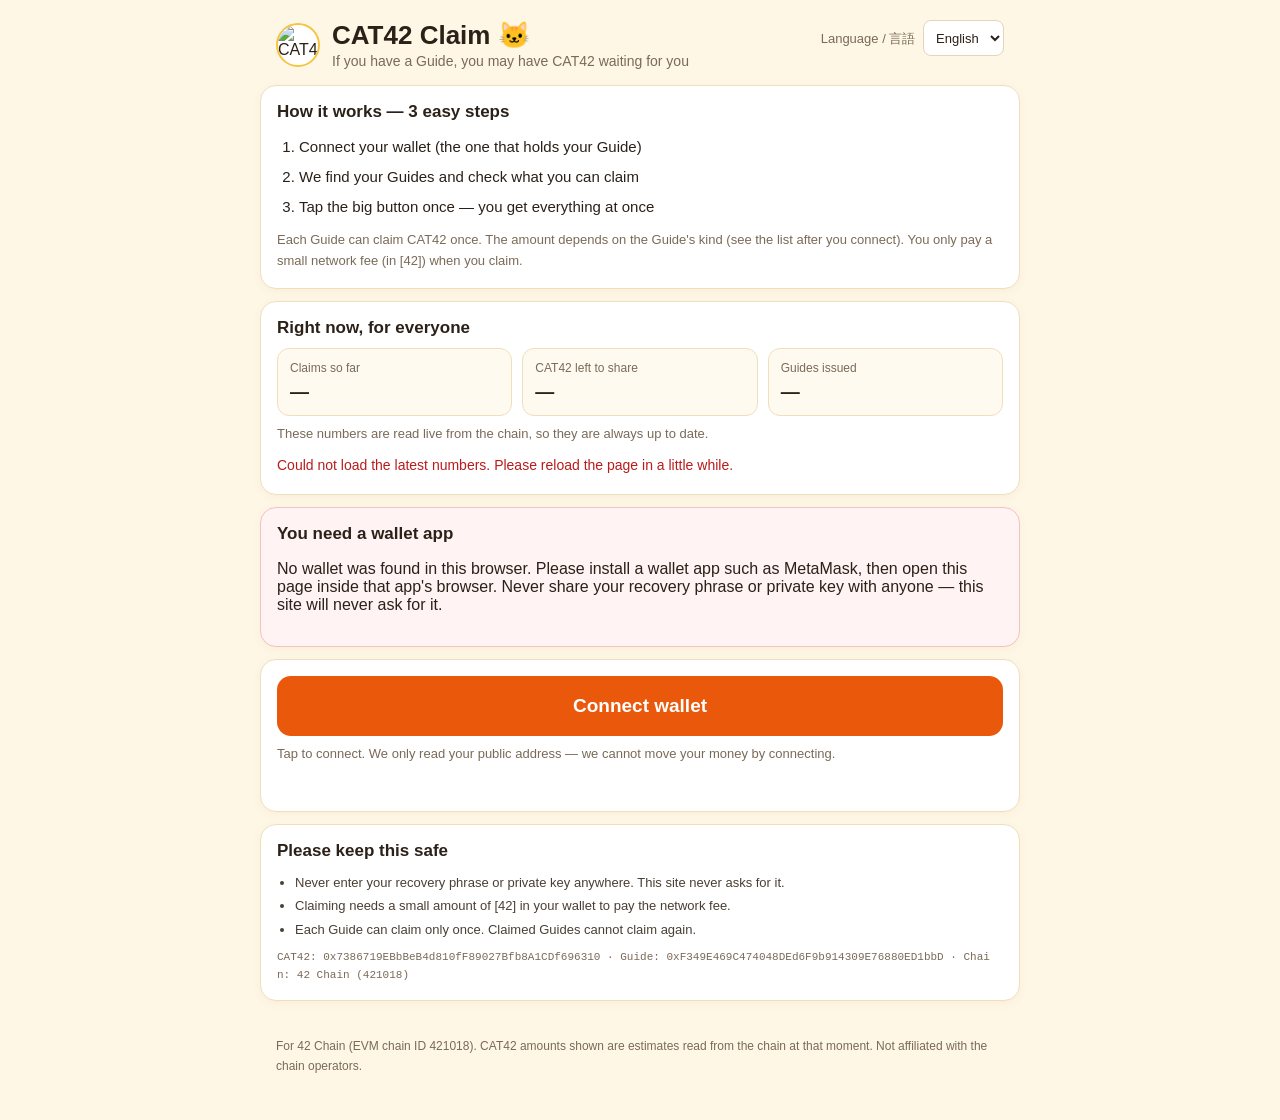
==== docs/index.html @ 7093d001 "CAT42 claim site: one-tap claimMany for Guide holders (EN/JA)" ====
<!DOCTYPE html>
<html lang="en">
<head>
<meta charset="utf-8">
<meta name="viewport" content="width=device-width, initial-scale=1">
<title>CAT42 Claim — for Guide holders</title>
<meta name="description" content="Claim CAT42 for your Guide NFTs on 42 Chain. One tap claims everything you have not claimed yet.">
<link rel="stylesheet" href="style.css">
<script>
(function () {
  var lang = null;
  try { lang = localStorage.getItem("cat42claim_lang"); } catch (e) {}
  location.replace((lang === "ja" ? "ja.html" : "en.html") + location.search + location.hash);
})();
</script>
</head>
<body>
<header>
  <h1>🐱 CAT42 Claim</h1>
  <p class="sub">Choose your language / 言語を選んでください</p>
  <p class="sub"><a href="en.html">English</a> ・ <a href="ja.html">日本語</a></p>
  <noscript><p class="sub">JavaScript is disabled — please use the links above. / JavaScript が無効です。上のリンクからお進みください。</p></noscript>
</header>
</body>
</html>
---- docs/style.css ----
* { box-sizing: border-box; }
body { margin: 0; font-family: -apple-system, "Hiragino Sans", "Noto Sans JP", sans-serif; background: #fff7e6; color: #2b2118; }
header { padding: 20px 16px 4px; max-width: 760px; margin: 0 auto; position: relative; }
.brand { display: flex; align-items: center; gap: 12px; }
.brand img { border-radius: 50%; background: #fff; border: 2px solid #f5c542; object-fit: cover; }
.brand-emoji { font-size: 36px; }
h1 { font-size: 26px; margin: 0; }
.sub { color: #7a6a58; margin: 2px 0 0; font-size: 14px; }
.lang-switch { position: absolute; top: 20px; right: 16px; font-size: 13px; color: #7a6a58; z-index: 2; }
.lang-switch select { margin-left: 4px; background: #fff; color: #2b2118; border: 1px solid #e5d5b8; border-radius: 8px; padding: 6px 8px; font-size: 13px; min-height: 36px; }
main { padding-bottom: 8px; }
.panel { background: #fff; border: 1px solid #f0dfbc; border-radius: 16px; padding: 16px; margin: 12px auto; max-width: 760px; width: calc(100% - 24px); box-shadow: 0 2px 10px rgba(120,80,0,.06); }
.panel.warn { background: #fff3f3; border-color: #f3c2c2; }
.panel h2 { font-size: 17px; margin: 0 0 10px; }
.panel h3 { font-size: 15px; margin: 18px 0 8px; }
.steps { margin: 0; padding-left: 22px; line-height: 2; font-size: 15px; }
.note { color: #7a6a58; font-size: 13px; line-height: 1.6; margin: 8px 0 0; }
.warn-note { color: #9a3412; background: #fff7ed; border: 1px solid #fed7aa; border-radius: 10px; padding: 10px 12px; }
.info-grid { display: grid; grid-template-columns: repeat(auto-fit, minmax(150px, 1fr)); gap: 10px; }
.info-card { background: #fffaf0; border: 1px solid #f0dfbc; border-radius: 12px; padding: 12px; }
.i-label { font-size: 12px; color: #7a6a58; margin-bottom: 6px; }
.i-value { font-size: 19px; font-weight: 800; word-break: break-word; }
.big-btn { display: block; width: 100%; background: #ea580c; color: #fff; border: 0; border-radius: 14px; padding: 18px 16px; font-size: 19px; font-weight: 800; cursor: pointer; min-height: 60px; }
.big-btn:active { transform: scale(.99); }
.big-btn:disabled { opacity: .45; cursor: default; }
.big-btn.claim { background: #16a34a; font-size: 21px; padding: 20px 16px; }
.small-btn { background: #fff; color: #2b2118; border: 1px solid #e5d5b8; border-radius: 10px; padding: 10px 14px; font-size: 14px; cursor: pointer; min-height: 44px; }
.row { display: flex; gap: 8px; flex-wrap: wrap; align-items: center; margin-top: 10px; }
.mono { font-family: ui-monospace, monospace; font-size: 13px; word-break: break-all; }
.mono-small { font-family: ui-monospace, monospace; font-size: 11px; word-break: break-all; }
.total-box { text-align: center; padding: 8px 0 4px; }
.total-value { font-size: 36px; font-weight: 900; line-height: 1.15; word-break: break-word; }
.total-value .unit { font-size: 18px; font-weight: 700; color: #7a6a58; }
.counts { display: grid; grid-template-columns: repeat(3, 1fr); gap: 8px; margin: 14px 0 6px; }
.count { background: #fffaf0; border: 1px solid #f0dfbc; border-radius: 12px; padding: 10px 6px; text-align: center; }
.count-num { display: block; font-size: 22px; font-weight: 800; }
.count-label { display: block; font-size: 11px; color: #7a6a58; margin-top: 2px; line-height: 1.4; }
.progress { min-height: 20px; font-size: 14px; line-height: 1.6; color: #92600a; margin: 10px 0 0; }
.result { min-height: 20px; font-size: 14px; line-height: 1.7; margin: 10px 0 0; word-break: break-word; }
.result.ok { color: #15803d; }
.result.error { color: #b91c1c; }
.result a { color: #2563eb; }
.guide-item { display: flex; justify-content: space-between; gap: 10px; align-items: center; padding: 12px 0; border-top: 1px solid #f0dfbc; }
.guide-item:first-child { border-top: 0; }
.guide-main { font-weight: 700; font-size: 15px; }
.guide-sub { font-size: 12px; color: #7a6a58; margin-top: 2px; }
.guide-amt { font-weight: 800; text-align: right; white-space: nowrap; }
.tier-badge { display: inline-block; font-size: 11px; font-weight: 700; border-radius: 999px; padding: 2px 8px; background: #fef3c7; color: #92400e; margin-left: 6px; }
.tier-1 { background: #dbeafe; color: #1e40af; }
.tier-2 { background: #ede9fe; color: #5b21b6; }
.tier-3 { background: #fef3c7; color: #92400e; border: 1px solid #f59e0b; }
details { margin-top: 14px; }
summary { cursor: pointer; font-size: 14px; color: #7a6a58; padding: 8px 0; }
.notes { color: #4a3f33; line-height: 1.8; font-size: 13px; padding-left: 18px; margin: 0; }
a { color: #2563eb; }
footer { max-width: 760px; margin: 0 auto; padding: 4px 16px 32px; color: #7a6a58; font-size: 12px; line-height: 1.6; }
@media (max-width: 560px) {
  h1 { font-size: 23px; padding-right: 8px; }
  .lang-switch { position: static; display: block; text-align: right; margin-bottom: 8px; }
  header { padding-top: 12px; }
  .total-value { font-size: 30px; }
}
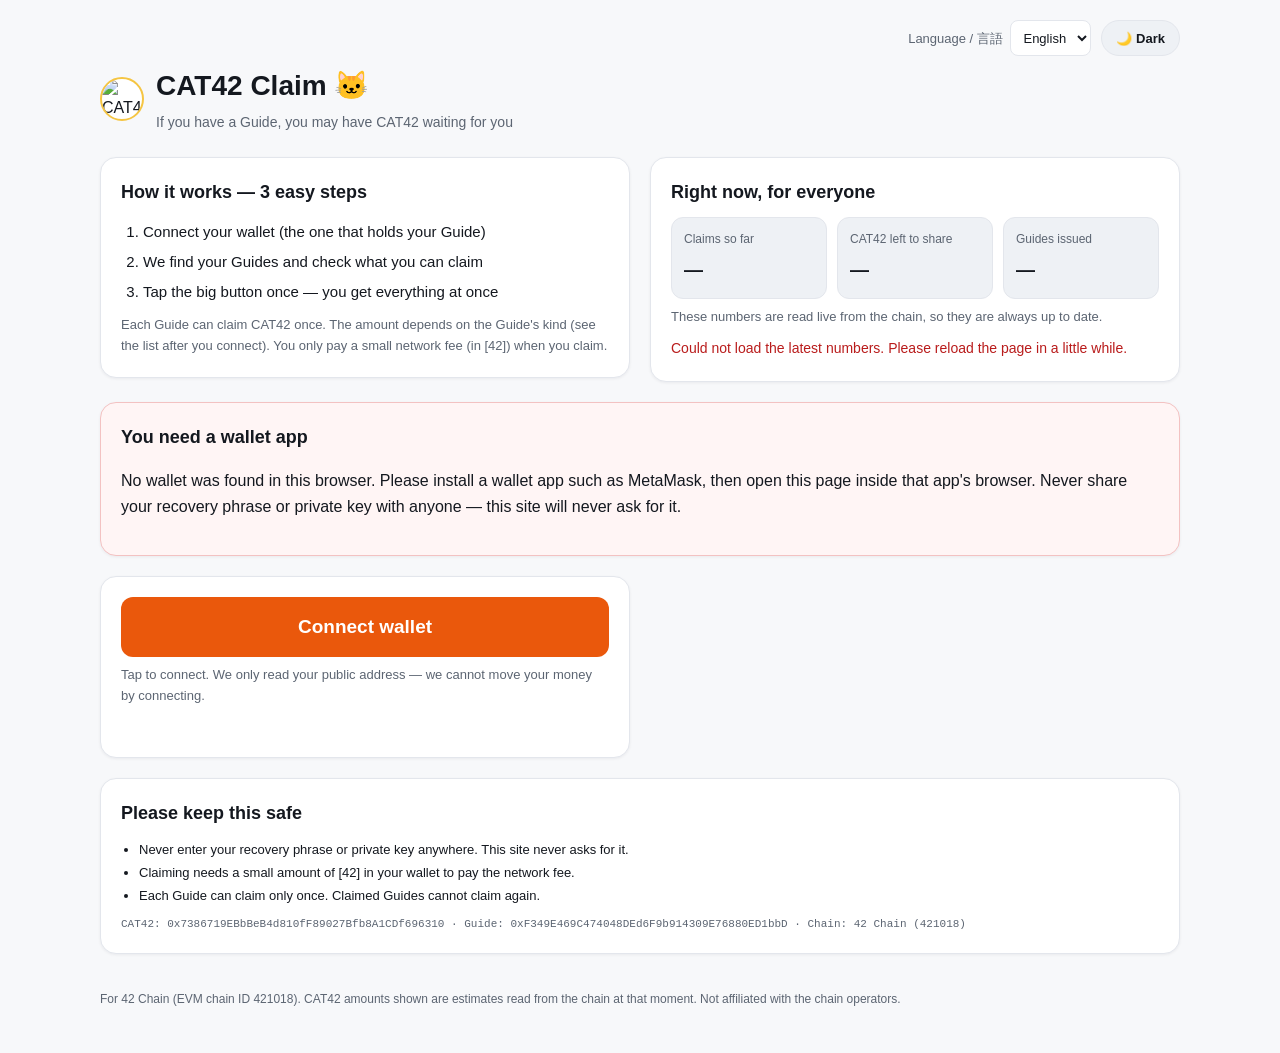
==== commit 790fdd2a: "UI refresh: unified theme (light default, guppy-theme toggle), 1120px container, PC two-column layou" ====
--- a/docs/index.html
+++ b/docs/index.html
@@ -5,6 +5,7 @@
 <meta name="viewport" content="width=device-width, initial-scale=1">
 <title>CAT42 Claim — for Guide holders</title>
 <meta name="description" content="Claim CAT42 for your Guide NFTs on 42 Chain. One tap claims everything you have not claimed yet.">
+<script>(function(){try{document.documentElement.dataset.theme=localStorage.getItem("guppy-theme")==="dark"?"dark":"light";}catch(e){document.documentElement.dataset.theme="light";}})();</script>
 <link rel="stylesheet" href="style.css">
 <script>
 (function () {
--- a/docs/style.css
+++ b/docs/style.css
@@ -1,62 +1,77 @@
+:root, :root[data-theme="light"] { --bg:#f7f8fa; --card:#ffffff; --text:#14181f; --muted:#5c6572; --line:#e3e6ec; --input-bg:#ffffff; --chip:#eef1f5; --accent:#2563eb; --green:#1d9e62; --orange:#ea580c; --shadow:0 1px 3px rgba(16,24,40,.06); --warn-bg:#fff5f5; --warn-line:#f3c2c2; --warn-note-bg:#fff7ed; --warn-note-line:#fed7aa; --warn-note-text:#9a3412; --err:#b91c1c; --ok:#15803d; }
+:root[data-theme="dark"] { --bg:#000000; --card:#121316; --text:#f2f3f5; --muted:#9aa1ab; --line:#26282e; --input-bg:#0a0a0b; --chip:#1b1d21; --accent:#2563eb; --green:#1d9e62; --orange:#ea580c; --shadow:none; --warn-bg:#2a1518; --warn-line:#5b2b31; --warn-note-bg:#2a1d12; --warn-note-line:#6b4423; --warn-note-text:#fdba74; --err:#fca5a5; --ok:#4ade80; }
 * { box-sizing: border-box; }
-body { margin: 0; font-family: -apple-system, "Hiragino Sans", "Noto Sans JP", sans-serif; background: #fff7e6; color: #2b2118; }
-header { padding: 20px 16px 4px; max-width: 760px; margin: 0 auto; position: relative; }
-.brand { display: flex; align-items: center; gap: 12px; }
+body { margin: 0; font-family: -apple-system, "Hiragino Sans", "Noto Sans JP", sans-serif; background: var(--bg); color: var(--text); line-height: 1.6; }
+header { padding: 20px 20px 4px; max-width: 1120px; margin: 0 auto; display: flex; flex-wrap: wrap; align-items: center; gap: 8px 10px; }
+.brand { display: flex; align-items: center; gap: 12px; width: 100%; order: 3; }
 .brand img { border-radius: 50%; background: #fff; border: 2px solid #f5c542; object-fit: cover; }
 .brand-emoji { font-size: 36px; }
-h1 { font-size: 26px; margin: 0; }
-.sub { color: #7a6a58; margin: 2px 0 0; font-size: 14px; }
-.lang-switch { position: absolute; top: 20px; right: 16px; font-size: 13px; color: #7a6a58; z-index: 2; }
-.lang-switch select { margin-left: 4px; background: #fff; color: #2b2118; border: 1px solid #e5d5b8; border-radius: 8px; padding: 6px 8px; font-size: 13px; min-height: 36px; }
-main { padding-bottom: 8px; }
-.panel { background: #fff; border: 1px solid #f0dfbc; border-radius: 16px; padding: 16px; margin: 12px auto; max-width: 760px; width: calc(100% - 24px); box-shadow: 0 2px 10px rgba(120,80,0,.06); }
-.panel.warn { background: #fff3f3; border-color: #f3c2c2; }
-.panel h2 { font-size: 17px; margin: 0 0 10px; }
+h1 { font-size: 28px; margin: 0; }
+.sub { color: var(--muted); margin: 2px 0 0; font-size: 14px; }
+.lang-switch { order: 1; margin-left: auto; font-size: 13px; color: var(--muted); }
+.lang-switch select { margin-left: 4px; background: var(--input-bg); color: var(--text); border: 1px solid var(--line); border-radius: 8px; padding: 6px 8px; font-size: 13px; min-height: 36px; }
+.theme-toggle { order: 2; background: var(--chip); color: var(--text); border: 1px solid var(--line); border-radius: 999px; padding: 8px 14px; font-size: 13px; font-weight: 700; cursor: pointer; min-height: 36px; white-space: nowrap; }
+main { max-width: 1120px; margin: 0 auto; padding: 0 20px 8px; }
+.panel { background: var(--card); border: 1px solid var(--line); border-radius: 16px; padding: 20px; margin: 16px 0 0; box-shadow: var(--shadow); }
+.panel.warn { background: var(--warn-bg); border-color: var(--warn-line); }
+.panel h2 { font-size: 18px; margin: 0 0 10px; }
 .panel h3 { font-size: 15px; margin: 18px 0 8px; }
 .steps { margin: 0; padding-left: 22px; line-height: 2; font-size: 15px; }
-.note { color: #7a6a58; font-size: 13px; line-height: 1.6; margin: 8px 0 0; }
-.warn-note { color: #9a3412; background: #fff7ed; border: 1px solid #fed7aa; border-radius: 10px; padding: 10px 12px; }
+.note { color: var(--muted); font-size: 13px; line-height: 1.6; margin: 8px 0 0; }
+.warn-note { color: var(--warn-note-text); background: var(--warn-note-bg); border: 1px solid var(--warn-note-line); border-radius: 10px; padding: 10px 12px; }
 .info-grid { display: grid; grid-template-columns: repeat(auto-fit, minmax(150px, 1fr)); gap: 10px; }
-.info-card { background: #fffaf0; border: 1px solid #f0dfbc; border-radius: 12px; padding: 12px; }
-.i-label { font-size: 12px; color: #7a6a58; margin-bottom: 6px; }
+.info-card { background: var(--chip); border: 1px solid var(--line); border-radius: 12px; padding: 12px; }
+.i-label { font-size: 12px; color: var(--muted); margin-bottom: 6px; }
 .i-value { font-size: 19px; font-weight: 800; word-break: break-word; }
-.big-btn { display: block; width: 100%; background: #ea580c; color: #fff; border: 0; border-radius: 14px; padding: 18px 16px; font-size: 19px; font-weight: 800; cursor: pointer; min-height: 60px; }
+.big-btn { display: block; width: 100%; background: var(--orange); color: #fff; border: 0; border-radius: 12px; padding: 10px 16px; font-size: 19px; font-weight: 800; cursor: pointer; min-height: 60px; }
 .big-btn:active { transform: scale(.99); }
 .big-btn:disabled { opacity: .45; cursor: default; }
-.big-btn.claim { background: #16a34a; font-size: 21px; padding: 20px 16px; }
-.small-btn { background: #fff; color: #2b2118; border: 1px solid #e5d5b8; border-radius: 10px; padding: 10px 14px; font-size: 14px; cursor: pointer; min-height: 44px; }
+.big-btn.claim { background: var(--green); font-size: 21px; padding: 20px 16px; }
+.small-btn { background: var(--card); color: var(--text); border: 1px solid var(--line); border-radius: 12px; padding: 10px 16px; font-size: 15px; cursor: pointer; min-height: 44px; }
 .row { display: flex; gap: 8px; flex-wrap: wrap; align-items: center; margin-top: 10px; }
 .mono { font-family: ui-monospace, monospace; font-size: 13px; word-break: break-all; }
 .mono-small { font-family: ui-monospace, monospace; font-size: 11px; word-break: break-all; }
 .total-box { text-align: center; padding: 8px 0 4px; }
 .total-value { font-size: 36px; font-weight: 900; line-height: 1.15; word-break: break-word; }
-.total-value .unit { font-size: 18px; font-weight: 700; color: #7a6a58; }
+.total-value .unit { font-size: 18px; font-weight: 700; color: var(--muted); }
 .counts { display: grid; grid-template-columns: repeat(3, 1fr); gap: 8px; margin: 14px 0 6px; }
-.count { background: #fffaf0; border: 1px solid #f0dfbc; border-radius: 12px; padding: 10px 6px; text-align: center; }
+.count { background: var(--chip); border: 1px solid var(--line); border-radius: 12px; padding: 10px 6px; text-align: center; }
 .count-num { display: block; font-size: 22px; font-weight: 800; }
-.count-label { display: block; font-size: 11px; color: #7a6a58; margin-top: 2px; line-height: 1.4; }
-.progress { min-height: 20px; font-size: 14px; line-height: 1.6; color: #92600a; margin: 10px 0 0; }
+.count-label { display: block; font-size: 11px; color: var(--muted); margin-top: 2px; line-height: 1.4; }
+.progress { min-height: 20px; font-size: 14px; line-height: 1.6; color: var(--orange); margin: 10px 0 0; }
 .result { min-height: 20px; font-size: 14px; line-height: 1.7; margin: 10px 0 0; word-break: break-word; }
-.result.ok { color: #15803d; }
-.result.error { color: #b91c1c; }
-.result a { color: #2563eb; }
-.guide-item { display: flex; justify-content: space-between; gap: 10px; align-items: center; padding: 12px 0; border-top: 1px solid #f0dfbc; }
+.result.ok { color: var(--ok); }
+.result.error { color: var(--err); }
+.result a { color: var(--accent); }
+.guide-item { display: flex; justify-content: space-between; gap: 10px; align-items: center; padding: 12px 0; border-top: 1px solid var(--line); }
 .guide-item:first-child { border-top: 0; }
 .guide-main { font-weight: 700; font-size: 15px; }
-.guide-sub { font-size: 12px; color: #7a6a58; margin-top: 2px; }
+.guide-sub { font-size: 12px; color: var(--muted); margin-top: 2px; }
 .guide-amt { font-weight: 800; text-align: right; white-space: nowrap; }
 .tier-badge { display: inline-block; font-size: 11px; font-weight: 700; border-radius: 999px; padding: 2px 8px; background: #fef3c7; color: #92400e; margin-left: 6px; }
 .tier-1 { background: #dbeafe; color: #1e40af; }
 .tier-2 { background: #ede9fe; color: #5b21b6; }
 .tier-3 { background: #fef3c7; color: #92400e; border: 1px solid #f59e0b; }
 details { margin-top: 14px; }
-summary { cursor: pointer; font-size: 14px; color: #7a6a58; padding: 8px 0; }
-.notes { color: #4a3f33; line-height: 1.8; font-size: 13px; padding-left: 18px; margin: 0; }
-a { color: #2563eb; }
-footer { max-width: 760px; margin: 0 auto; padding: 4px 16px 32px; color: #7a6a58; font-size: 12px; line-height: 1.6; }
-@media (max-width: 560px) {
-  h1 { font-size: 23px; padding-right: 8px; }
-  .lang-switch { position: static; display: block; text-align: right; margin-bottom: 8px; }
-  header { padding-top: 12px; }
+summary { cursor: pointer; font-size: 14px; color: var(--muted); padding: 8px 0; }
+.notes { color: var(--text); line-height: 1.8; font-size: 13px; padding-left: 18px; margin: 0; }
+a { color: var(--accent); }
+footer { max-width: 1120px; margin: 0 auto; padding: 16px 20px 32px; color: var(--muted); font-size: 12px; line-height: 1.6; }
+@media (min-width: 1024px) {
+  main { display: grid; grid-template-columns: 1fr 1fr; gap: 0 20px; align-items: start; }
+  main .panel { margin-top: 20px; }
+  #howPanel { grid-column: 1; }
+  #statsPanel { grid-column: 2; }
+  #noWalletPanel { grid-column: 1 / -1; }
+  #connectPanel { grid-column: 1; }
+  #mainPanel { grid-column: 2; }
+  main .panel:last-child { grid-column: 1 / -1; }
+}
+@media (max-width: 640px) {
+  header { padding: 12px 16px 4px; }
+  main { padding: 0 16px 8px; }
+  .panel { padding: 16px; }
+  h1 { font-size: 23px; }
+  footer { padding-left: 16px; padding-right: 16px; }
   .total-value { font-size: 30px; }
 }
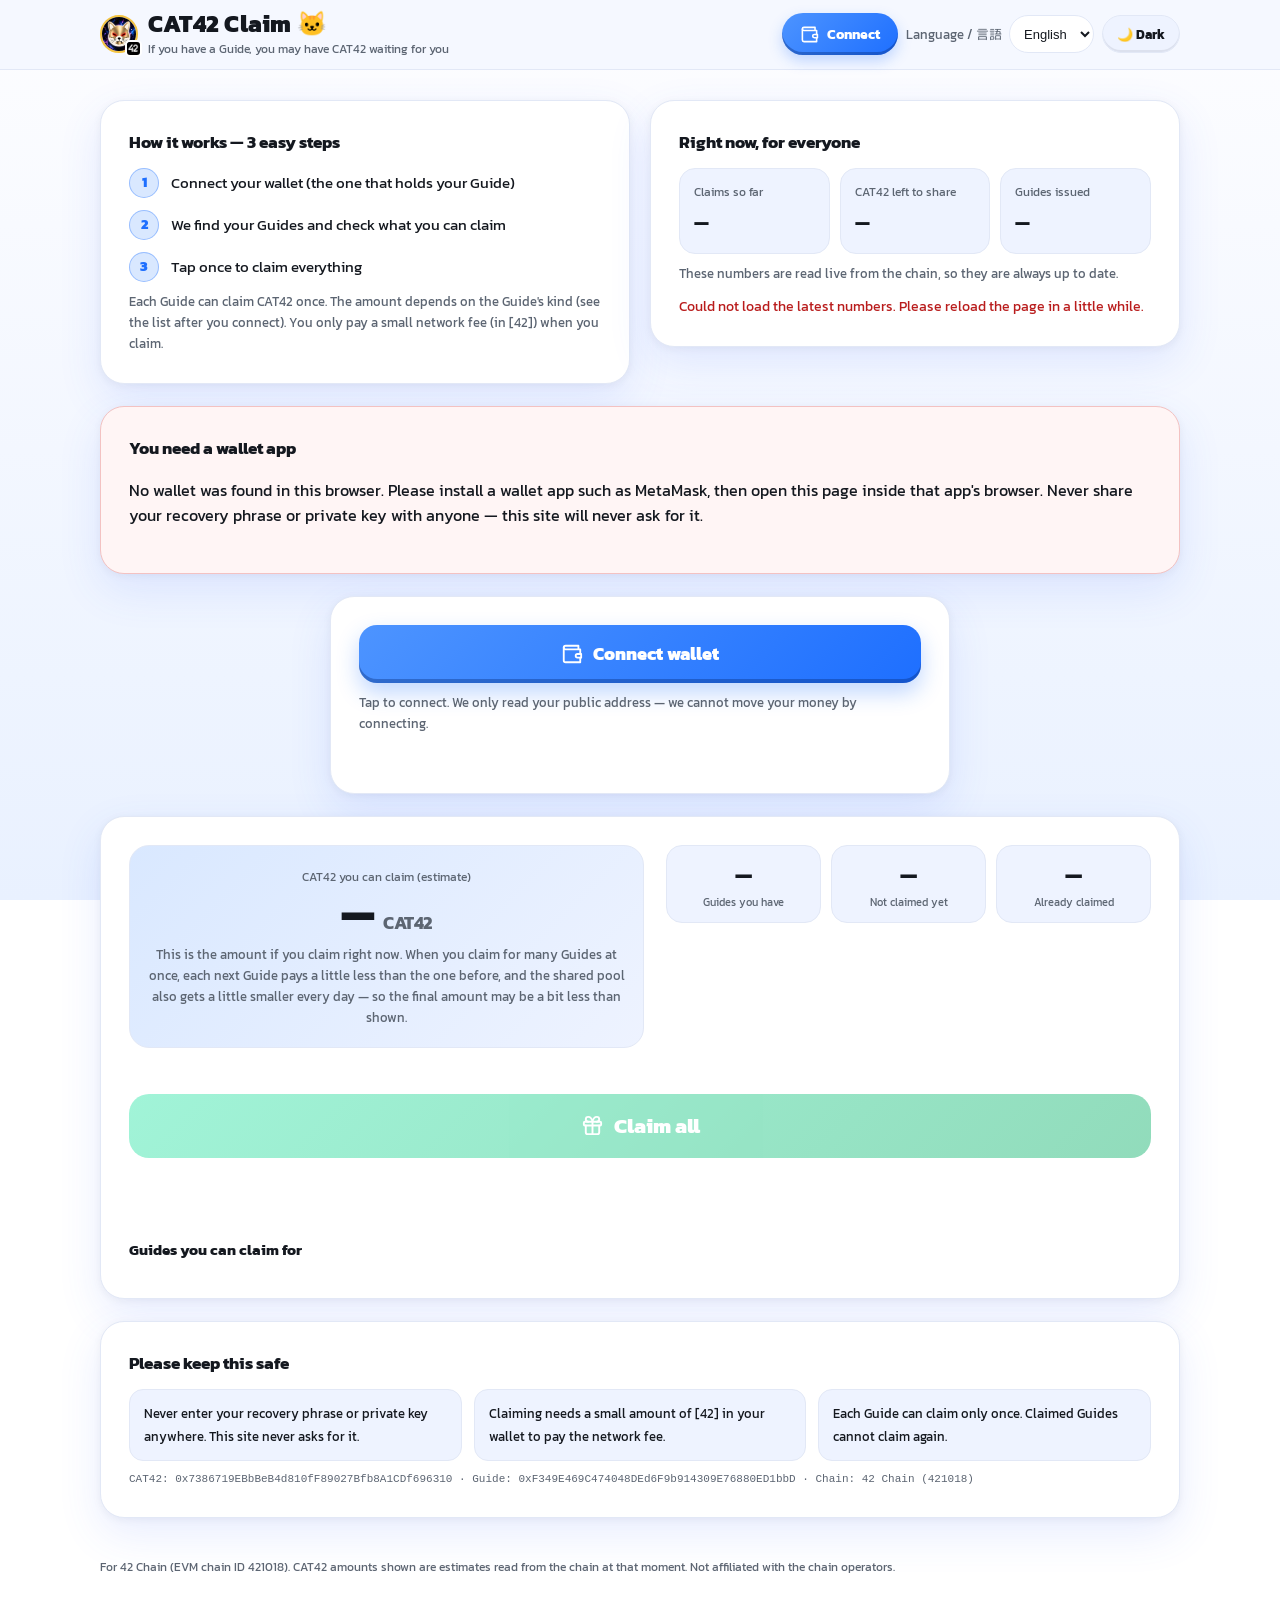
==== commit 09c8df41: "Apply the 42 logo: favicon + apple-touch-icon (from the supplied 400x400 mark), and a small 42 Chain" ====
--- a/docs/index.html
+++ b/docs/index.html
@@ -7,6 +7,8 @@
 <meta name="description" content="Claim CAT42 for your Guide NFTs on 42 Chain. One tap claims everything you have not claimed yet.">
 <script>(function(){try{document.documentElement.dataset.theme=localStorage.getItem("guppy-theme")==="dark"?"dark":"light";}catch(e){document.documentElement.dataset.theme="light";}})();</script>
 <link rel="stylesheet" href="style.css">
+<link rel="icon" type="image/png" href="favicon.png">
+<link rel="apple-touch-icon" href="apple-touch-icon.png">
 <script>
 (function () {
   var lang = null;
--- a/docs/style.css
+++ b/docs/style.css
@@ -1,41 +1,80 @@
-:root, :root[data-theme="light"] { --bg:#f7f8fa; --card:#ffffff; --text:#14181f; --muted:#5c6572; --line:#e3e6ec; --input-bg:#ffffff; --chip:#eef1f5; --accent:#2563eb; --green:#1d9e62; --orange:#ea580c; --shadow:0 1px 3px rgba(16,24,40,.06); --warn-bg:#fff5f5; --warn-line:#f3c2c2; --warn-note-bg:#fff7ed; --warn-note-line:#fed7aa; --warn-note-text:#9a3412; --err:#b91c1c; --ok:#15803d; }
-:root[data-theme="dark"] { --bg:#000000; --card:#121316; --text:#f2f3f5; --muted:#9aa1ab; --line:#26282e; --input-bg:#0a0a0b; --chip:#1b1d21; --accent:#2563eb; --green:#1d9e62; --orange:#ea580c; --shadow:none; --warn-bg:#2a1518; --warn-line:#5b2b31; --warn-note-bg:#2a1d12; --warn-note-line:#6b4423; --warn-note-text:#fdba74; --err:#fca5a5; --ok:#4ade80; }
+/* CAT42 Claim — Uniswap/PancakeSwap-style mobile card UI (2026-11-18).
+   Round 2 (same day): rounded typefaces (Kanit for Latin/digits,
+   M PLUS Rounded 1c for Japanese), vivid saturated accents, and
+   PancakeSwap-style press-down 3D buttons with soft card shadows.
+   Display layer only: every selector the app relies on is preserved,
+   the white/black theme variables and the desktop grid placements are
+   unchanged in behaviour. */
+:root, :root[data-theme="light"] { --bg:#f4f7ff; --card:#ffffff; --text:#14181f; --muted:#5c6572; --line:#e2e8f6; --input-bg:#ffffff; --chip:#eef3ff; --accent:#1e6fff; --accent-soft:#d9e8ff; --green:#0bb068; --orange:#f06400; --shadow:0 16px 44px rgba(64,105,255,.12), 0 2px 8px rgba(16,24,40,.05); --warn-bg:#fff5f5; --warn-line:#f3c2c2; --warn-note-bg:#fff7ed; --warn-note-line:#fed7aa; --warn-note-text:#9a3412; --err:#b91c1c; --ok:#0a8a4d; }
+:root[data-theme="dark"] { --bg:#000000; --card:#121316; --text:#f2f3f5; --muted:#9aa1ab; --line:#26282e; --input-bg:#0a0a0b; --chip:#1b1d21; --accent:#4d8dff; --accent-soft:#1d2c52; --green:#2bd98a; --orange:#ff8a3d; --shadow:none; --warn-bg:#2a1518; --warn-line:#5b2b31; --warn-note-bg:#2a1d12; --warn-note-line:#6b4423; --warn-note-text:#fdba74; --err:#fca5a5; --ok:#4ade80; }
 * { box-sizing: border-box; }
-body { margin: 0; font-family: -apple-system, "Hiragino Sans", "Noto Sans JP", sans-serif; background: var(--bg); color: var(--text); line-height: 1.6; }
-header { padding: 20px 20px 4px; max-width: 1120px; margin: 0 auto; display: flex; flex-wrap: wrap; align-items: center; gap: 8px 10px; }
-.brand { display: flex; align-items: center; gap: 12px; width: 100%; order: 3; }
-.brand img { border-radius: 50%; background: #fff; border: 2px solid #f5c542; object-fit: cover; }
-.brand-emoji { font-size: 36px; }
-h1 { font-size: 28px; margin: 0; }
-.sub { color: var(--muted); margin: 2px 0 0; font-size: 14px; }
-.lang-switch { order: 1; margin-left: auto; font-size: 13px; color: var(--muted); }
-.lang-switch select { margin-left: 4px; background: var(--input-bg); color: var(--text); border: 1px solid var(--line); border-radius: 8px; padding: 6px 8px; font-size: 13px; min-height: 36px; }
-.theme-toggle { order: 2; background: var(--chip); color: var(--text); border: 1px solid var(--line); border-radius: 999px; padding: 8px 14px; font-size: 13px; font-weight: 700; cursor: pointer; min-height: 36px; white-space: nowrap; }
-main { max-width: 1120px; margin: 0 auto; padding: 0 20px 8px; }
-.panel { background: var(--card); border: 1px solid var(--line); border-radius: 16px; padding: 20px; margin: 16px 0 0; box-shadow: var(--shadow); }
+body { margin: 0; font-family: "Kanit", "M PLUS Rounded 1c", -apple-system, "Hiragino Maru Gothic ProN", "Hiragino Sans", "Noto Sans JP", sans-serif; background: linear-gradient(180deg, #fdfdff 0%, #e9f1ff 100%); background-attachment: fixed; color: var(--text); line-height: 1.6; -webkit-font-smoothing: antialiased; }
+:root[data-theme="dark"] body { background: #000000; }
+button { font-family: inherit; }
+button:focus-visible, select:focus-visible, summary:focus-visible { outline: 2px solid var(--accent); outline-offset: 2px; }
+
+/* ---------- header: brand left, Connect + controls right ---------- */
+header { position: sticky; top: 0; z-index: 20; background: color-mix(in srgb, var(--bg) 88%, transparent); backdrop-filter: blur(10px); -webkit-backdrop-filter: blur(10px); border-bottom: 1px solid var(--line); }
+header > .header-in { max-width: 1120px; margin: 0 auto; padding: 10px 20px; display: flex; align-items: center; gap: 8px; }
+.brand { display: flex; align-items: center; gap: 10px; min-width: 0; }
+.brand img { width: 38px; height: 38px; border-radius: 50%; background: #fff; border: 2px solid #f5c542; object-fit: cover; }
+/* 42 Chain badge on the token icon's corner (the network-badge pattern). */
+.brand-mark { position: relative; flex: none; display: inline-flex; }
+.brand-mark .chain-badge { position: absolute; right: -4px; bottom: -4px; width: 17px; height: 17px; border-radius: 5px; border: 2px solid var(--card); background: #000; object-fit: cover; }
+.brand-emoji { font-size: 32px; }
+h1 { font-size: 21px; margin: 0; line-height: 1.2; white-space: nowrap; font-weight: 800; letter-spacing: .01em; }
+.sub { color: var(--muted); margin: 1px 0 0; font-size: 12px; white-space: nowrap; }
+.header-connect { margin-left: auto; background: linear-gradient(135deg, #4d94ff, #1e6fff); color: #fff; border: 0; border-radius: 999px; padding: 10px 18px; font-size: 14px; font-weight: 700; cursor: pointer; min-height: 42px; white-space: nowrap; display: inline-flex; align-items: center; gap: 8px; box-shadow: inset 0 -3px 0 rgba(0,35,110,.35), 0 6px 14px rgba(30,111,255,.25); }
+.header-connect::before { content: ""; flex: none; width: 19px; height: 19px; background: url("data:image/svg+xml,%3Csvg xmlns='http://www.w3.org/2000/svg' viewBox='0 0 24 24' fill='none' stroke='white' stroke-width='2' stroke-linecap='round' stroke-linejoin='round'%3E%3Cpath d='M21 12V7H5a2 2 0 0 1 0-4h14v4'/%3E%3Cpath d='M3 5v14a2 2 0 0 0 2 2h16v-5'/%3E%3Cpath d='M18 12a2 2 0 0 0 0 4h4v-4Z'/%3E%3C/svg%3E") center / contain no-repeat; }
+.header-connect:active { transform: translateY(1px); box-shadow: inset 0 -1px 0 rgba(0,35,110,.35), 0 3px 8px rgba(30,111,255,.22); }
+.header-connect.connected { background: var(--chip); color: var(--text); border: 1px solid var(--line); box-shadow: none; font-family: ui-monospace, monospace; font-size: 13px; }
+.header-connect.connected::before { width: 9px; height: 9px; border-radius: 50%; background: var(--green); }
+.lang-switch { font-size: 13px; color: var(--muted); }
+.lang-switch select { margin-left: 4px; background: var(--input-bg); color: var(--text); border: 1px solid var(--line); border-radius: 999px; padding: 8px 10px; font-size: 13px; min-height: 38px; }
+.theme-toggle { background: var(--chip); color: var(--text); border: 1px solid var(--line); border-radius: 999px; padding: 8px 14px; font-size: 13px; font-weight: 700; cursor: pointer; min-height: 38px; white-space: nowrap; box-shadow: inset 0 -2px 0 rgba(16,24,40,.08); }
+.theme-toggle:active { transform: translateY(1px); box-shadow: inset 0 -1px 0 rgba(16,24,40,.08); }
+
+/* ---------- cards ---------- */
+main { max-width: 1120px; margin: 0 auto; padding: 8px 20px; }
+.panel { background: var(--card); border: 1px solid var(--line); border-radius: 24px; padding: 24px; margin: 18px 0 0; box-shadow: var(--shadow); }
 .panel.warn { background: var(--warn-bg); border-color: var(--warn-line); }
-.panel h2 { font-size: 18px; margin: 0 0 10px; }
-.panel h3 { font-size: 15px; margin: 18px 0 8px; }
-.steps { margin: 0; padding-left: 22px; line-height: 2; font-size: 15px; }
-.note { color: var(--muted); font-size: 13px; line-height: 1.6; margin: 8px 0 0; }
-.warn-note { color: var(--warn-note-text); background: var(--warn-note-bg); border: 1px solid var(--warn-note-line); border-radius: 10px; padding: 10px 12px; }
+.panel h2 { font-size: 17px; margin: 0 0 12px; }
+.panel h3 { font-size: 15px; margin: 20px 0 8px; }
+.steps { margin: 0; padding: 0; list-style: none; counter-reset: step; display: grid; gap: 12px; }
+.steps li { counter-increment: step; display: flex; align-items: center; gap: 12px; font-size: 15px; }
+.steps li::before { content: counter(step); flex: none; width: 28px; height: 28px; border-radius: 50%; background: var(--accent-soft); border: 1px solid color-mix(in srgb, var(--accent) 35%, transparent); color: var(--accent); font-weight: 800; font-size: 14px; display: flex; align-items: center; justify-content: center; }
+.note { color: var(--muted); font-size: 13px; line-height: 1.6; margin: 10px 0 0; }
+.warn-note { color: var(--warn-note-text); background: var(--warn-note-bg); border: 1px solid var(--warn-note-line); border-radius: 14px; padding: 12px 14px; }
 .info-grid { display: grid; grid-template-columns: repeat(auto-fit, minmax(150px, 1fr)); gap: 10px; }
-.info-card { background: var(--chip); border: 1px solid var(--line); border-radius: 12px; padding: 12px; }
+.info-card { background: var(--chip); border: 1px solid var(--line); border-radius: 16px; padding: 14px; }
 .i-label { font-size: 12px; color: var(--muted); margin-bottom: 6px; }
 .i-value { font-size: 19px; font-weight: 800; word-break: break-word; }
-.big-btn { display: block; width: 100%; background: var(--orange); color: #fff; border: 0; border-radius: 12px; padding: 10px 16px; font-size: 19px; font-weight: 800; cursor: pointer; min-height: 60px; }
-.big-btn:active { transform: scale(.99); }
-.big-btn:disabled { opacity: .45; cursor: default; }
-.big-btn.claim { background: var(--green); font-size: 21px; padding: 20px 16px; }
-.small-btn { background: var(--card); color: var(--text); border: 1px solid var(--line); border-radius: 12px; padding: 10px 16px; font-size: 15px; cursor: pointer; min-height: 44px; }
-.row { display: flex; gap: 8px; flex-wrap: wrap; align-items: center; margin-top: 10px; }
+
+/* ---------- buttons ---------- */
+.big-btn { display: flex; align-items: center; justify-content: center; gap: 10px; width: 100%; background: linear-gradient(135deg, #4d94ff, #1e6fff); color: #fff; border: 0; border-radius: 18px; padding: 12px 16px; font-size: 18px; font-weight: 800; cursor: pointer; min-height: 58px; box-shadow: inset 0 -4px 0 rgba(0,35,110,.35), 0 10px 22px rgba(30,111,255,.28); transition: transform .06s ease, box-shadow .06s ease; }
+.big-btn:active { transform: translateY(2px); box-shadow: inset 0 -2px 0 rgba(0,35,110,.35), 0 5px 12px rgba(30,111,255,.22); }
+.big-btn:disabled { opacity: .45; cursor: default; box-shadow: none; }
+.big-btn.claim { background: linear-gradient(135deg, #2ee6a8, #0bb068); font-size: 20px; min-height: 64px; border-radius: 20px; box-shadow: inset 0 -4px 0 rgba(0,80,50,.38), 0 10px 22px rgba(11,176,104,.30); }
+.big-btn.claim:active { box-shadow: inset 0 -2px 0 rgba(0,80,50,.38), 0 5px 12px rgba(11,176,104,.24); }
+.big-btn.claim:disabled { box-shadow: none; }
+/* Icons are CSS ::before flex items, so the labels the app rewrites
+   (textContent) never wipe them and they sit beside any label length. */
+#connectBtn::before { content: ""; flex: none; width: 22px; height: 22px; background: url("data:image/svg+xml,%3Csvg xmlns='http://www.w3.org/2000/svg' viewBox='0 0 24 24' fill='none' stroke='white' stroke-width='2' stroke-linecap='round' stroke-linejoin='round'%3E%3Cpath d='M21 12V7H5a2 2 0 0 1 0-4h14v4'/%3E%3Cpath d='M3 5v14a2 2 0 0 0 2 2h16v-5'/%3E%3Cpath d='M18 12a2 2 0 0 0 0 4h4v-4Z'/%3E%3C/svg%3E") center / contain no-repeat; }
+#claimBtn::before { content: ""; flex: none; width: 23px; height: 23px; background: url("data:image/svg+xml,%3Csvg xmlns='http://www.w3.org/2000/svg' viewBox='0 0 24 24' fill='none' stroke='white' stroke-width='2' stroke-linecap='round' stroke-linejoin='round'%3E%3Crect x='3' y='8' width='18' height='4' rx='1'/%3E%3Cpath d='M12 8v13'/%3E%3Cpath d='M19 12v7a2 2 0 0 1-2 2H7a2 2 0 0 1-2-2v-7'/%3E%3Cpath d='M7.5 8a2.5 2.5 0 0 1 0-5C11 3 12 8 12 8s1-5 4.5-5a2.5 2.5 0 0 1 0 5'/%3E%3C/svg%3E") center / contain no-repeat; }
+.small-btn { background: var(--card); color: var(--text); border: 1px solid var(--line); border-radius: 999px; padding: 10px 18px; font-size: 14px; font-weight: 600; cursor: pointer; min-height: 44px; box-shadow: inset 0 -3px 0 rgba(16,24,40,.10); transition: transform .06s ease, box-shadow .06s ease; }
+.small-btn:active { transform: translateY(1px); box-shadow: inset 0 -1px 0 rgba(16,24,40,.10); }
+.row { display: flex; gap: 8px; flex-wrap: wrap; align-items: center; margin-top: 12px; }
 .mono { font-family: ui-monospace, monospace; font-size: 13px; word-break: break-all; }
 .mono-small { font-family: ui-monospace, monospace; font-size: 11px; word-break: break-all; }
-.total-box { text-align: center; padding: 8px 0 4px; }
-.total-value { font-size: 36px; font-weight: 900; line-height: 1.15; word-break: break-word; }
+
+/* ---------- claim card hero ---------- */
+.total-box { text-align: center; background: linear-gradient(135deg, var(--accent-soft), var(--chip)); border: 1px solid var(--line); border-radius: 20px; padding: 22px 16px 18px; }
+.total-box .i-label { margin-bottom: 2px; }
+.total-value { font-size: 40px; font-weight: 900; line-height: 1.15; word-break: break-word; letter-spacing: -.01em; }
 .total-value .unit { font-size: 18px; font-weight: 700; color: var(--muted); }
-.counts { display: grid; grid-template-columns: repeat(3, 1fr); gap: 8px; margin: 14px 0 6px; }
-.count { background: var(--chip); border: 1px solid var(--line); border-radius: 12px; padding: 10px 6px; text-align: center; }
+.total-box .note { margin-top: 6px; }
+.counts { display: grid; grid-template-columns: repeat(3, 1fr); gap: 10px; margin: 14px 0 6px; }
+.count { background: var(--chip); border: 1px solid var(--line); border-radius: 16px; padding: 12px 6px; text-align: center; }
 .count-num { display: block; font-size: 22px; font-weight: 800; }
 .count-label { display: block; font-size: 11px; color: var(--muted); margin-top: 2px; line-height: 1.4; }
 .progress { min-height: 20px; font-size: 14px; line-height: 1.6; color: var(--orange); margin: 10px 0 0; }
@@ -43,7 +82,9 @@
 .result.ok { color: var(--ok); }
 .result.error { color: var(--err); }
 .result a { color: var(--accent); }
-.guide-item { display: flex; justify-content: space-between; gap: 10px; align-items: center; padding: 12px 0; border-top: 1px solid var(--line); }
+
+/* ---------- guide list ---------- */
+.guide-item { display: flex; justify-content: space-between; gap: 10px; align-items: center; padding: 14px 2px; border-top: 1px solid var(--line); }
 .guide-item:first-child { border-top: 0; }
 .guide-main { font-weight: 700; font-size: 15px; }
 .guide-sub { font-size: 12px; color: var(--muted); margin-top: 2px; }
@@ -56,22 +97,70 @@
 summary { cursor: pointer; font-size: 14px; color: var(--muted); padding: 8px 0; }
 .notes { color: var(--text); line-height: 1.8; font-size: 13px; padding-left: 18px; margin: 0; }
 a { color: var(--accent); }
-footer { max-width: 1120px; margin: 0 auto; padding: 16px 20px 32px; color: var(--muted); font-size: 12px; line-height: 1.6; }
+footer { max-width: 1120px; margin: 0 auto; padding: 20px 20px 36px; color: var(--muted); font-size: 12px; line-height: 1.6; }
+
+/* Wallet dialog (same pattern as qomdex.com): full address + Disconnect. */
+.conn-dlg { border: 1px solid var(--line); border-radius: 20px; background: var(--card); color: var(--text); padding: 24px; width: min(420px, calc(100vw - 40px)); box-shadow: var(--shadow); }
+.conn-dlg::backdrop { background: rgba(10, 15, 30, .45); }
+.conn-dlg h3 { margin: 0 0 12px; font-size: 17px; font-weight: 800; }
+.conn-addr { background: var(--chip); border: 1px solid var(--line); border-radius: 12px; padding: 10px 12px; margin: 0 0 18px; }
+.conn-dlg-btns { display: flex; gap: 10px; justify-content: flex-end; flex-wrap: wrap; }
+.small-btn.danger { color: var(--err); border-color: var(--warn-line); }
+
 @media (min-width: 1024px) {
   main { display: grid; grid-template-columns: 1fr 1fr; gap: 0 20px; align-items: start; }
-  main .panel { margin-top: 20px; }
+  main .panel { margin-top: 22px; padding: 28px; }
+  h1 { font-size: 24px; }
+  /* Every panel gets an explicit column. Panels appear/disappear with
+     wallet state (noWallet / main are hidden-toggled),
+     so auto-placement must never decide where a panel lands: with
+     column-only placement each panel keeps its own column track and
+     full-width panels always take a whole row, in every state.
+     Desktop layout (2026-11-18 addendum): the two info cards share the
+     top row; the action cards take a full row but stay at a comfortable
+     centered width instead of stretching; lists go multi-column. */
   #howPanel { grid-column: 1; }
   #statsPanel { grid-column: 2; }
   #noWalletPanel { grid-column: 1 / -1; }
-  #connectPanel { grid-column: 1; }
-  #mainPanel { grid-column: 2; }
-  main .panel:last-child { grid-column: 1 / -1; }
+  #connectPanel { grid-column: 1 / -1; justify-self: center; width: min(620px, 100%); }
+  #mainPanel { grid-column: 1 / -1; }
+  .safety-panel { grid-column: 1 / -1; }
+  /* Claim card interior: hero total and counts side by side on top,
+     the big claim button full width under them, Guide lists in two
+     columns so long lists stay compact. */
+  #mainPanel { display: flex; flex-wrap: wrap; gap: 0 22px; align-items: flex-start; }
+  #mainPanel .total-box { flex: 1 1 330px; }
+  #mainPanel .counts { flex: 1 1 300px; margin-top: 0; }
+  #mainPanel .warn-note, #mainPanel .progress, #mainPanel .result,
+  #mainPanel > h3, #mainPanel #emptyListText, #mainPanel > details { flex: 1 1 100%; }
+  #claimBtn { flex: 1 1 100%; margin-top: 16px; font-size: 21px; }
+  #unclaimedList, #claimedList { display: grid; grid-template-columns: 1fr 1fr; gap: 0 30px; }
+  #unclaimedList .guide-item:nth-child(-n+2), #claimedList .guide-item:nth-child(-n+2) { border-top: 0; }
+  .total-value { font-size: 44px; }
+  /* Safety notes become three small cards in a row. */
+  .safety-panel .notes { display: grid; grid-template-columns: repeat(3, 1fr); gap: 12px; padding-left: 0; list-style: none; }
+  .safety-panel .notes li { background: var(--chip); border: 1px solid var(--line); border-radius: 14px; padding: 12px 14px; }
+}
+@media (min-width: 641px) and (max-width: 1023px) {
+  /* Tablet widths: keep the single column, but cap it at a comfortable
+     reading width and center it, so cards never stretch edge to edge
+     and nothing can break between the phone and desktop layouts. */
+  main, footer, header > .header-in { max-width: 760px; }
+  .panel { padding: 26px; }
 }
 @media (max-width: 640px) {
-  header { padding: 12px 16px 4px; }
-  main { padding: 0 16px 8px; }
-  .panel { padding: 16px; }
-  h1 { font-size: 23px; }
+  header > .header-in { padding: 10px 14px; gap: 6px; }
+  main { padding: 4px 14px 8px; }
+  .panel { padding: 20px 18px; border-radius: 22px; }
+  h1 { font-size: 19px; }
+  .sub { display: none; }
+  .brand img { width: 34px; height: 34px; }
+  .lang-switch #langLabel { display: none; }
+  .lang-switch select { margin-left: 0; padding: 8px 6px; }
+  .theme-toggle { padding: 8px 10px; }
+  .header-connect { padding: 9px 14px; font-size: 13px; min-height: 40px; }
+  .header-connect::before { width: 17px; height: 17px; }
+  .header-connect.connected::before { width: 8px; height: 8px; }
   footer { padding-left: 16px; padding-right: 16px; }
-  .total-value { font-size: 30px; }
+  .total-value { font-size: 32px; }
 }
